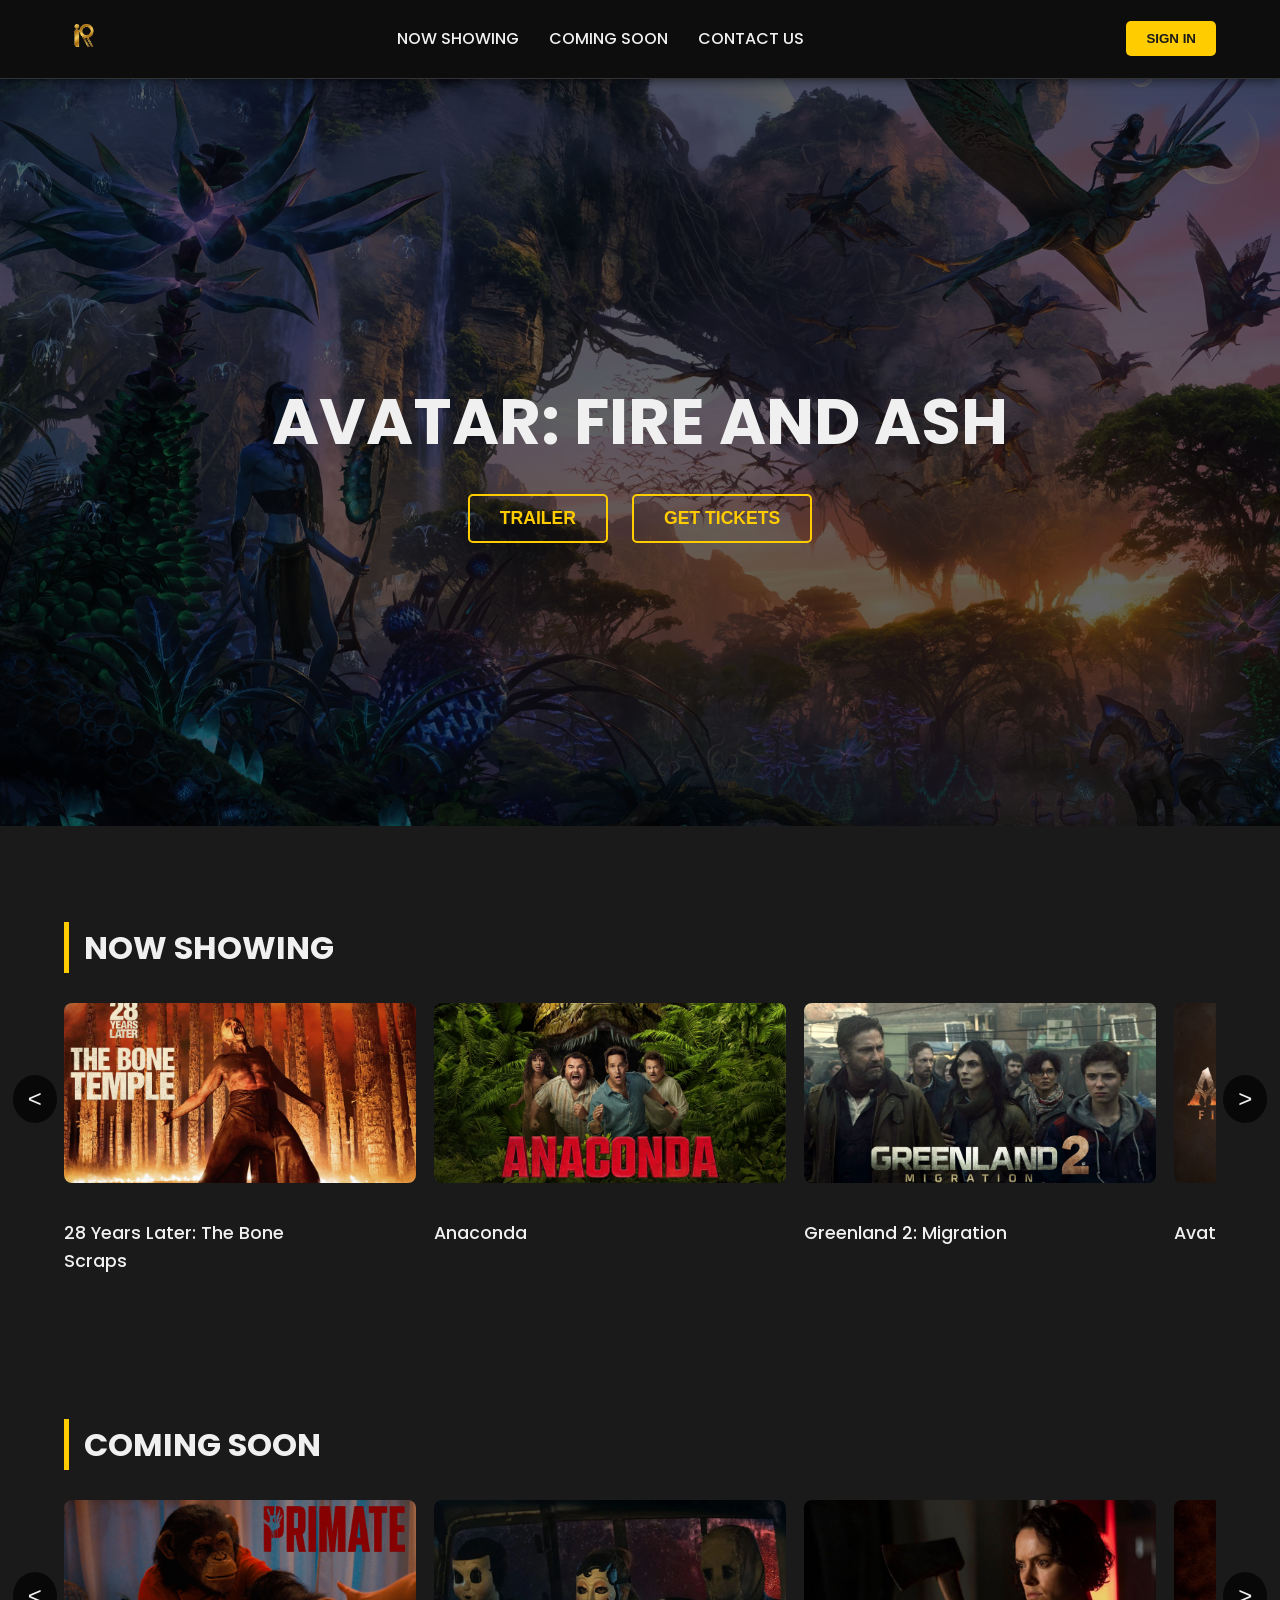
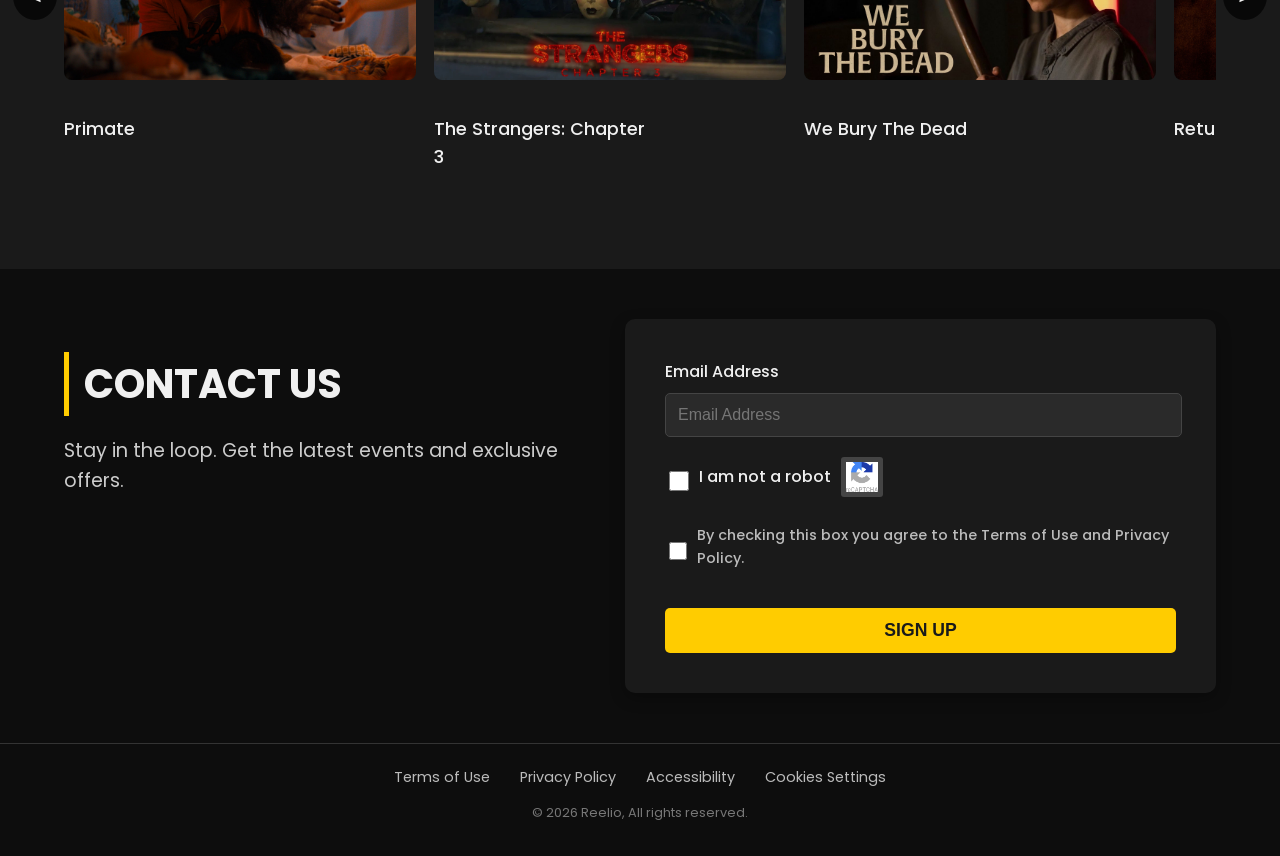
==== reelio-frontend/index.html @ 2899b491 "Add files via upload" ====
<!DOCTYPE html>
<html lang="en">
<head>
    <meta charset="UTF-8">
    <meta name="viewport" content="width=device-width, initial-scale=1.0">
    <title>Reelio</title>
    <link rel="stylesheet" href="style.css">
    <link href="https://fonts.googleapis.com/css2?family=Poppins:wght@400;500;600;700&display=swap" rel="stylesheet">
</head>
<body>
    <header class="main-header">
        <div class="logo">
           <a href="index.html" class="logo-link">
            <img src="logo.png" alt="R Logo">
        </a>
    </div>
    <nav class="main-nav">
        <ul>
            <li><a href="#now-showing-section" class="scroll-link">NOW SHOWING</a></li>
            <li><a href="#coming-soon-section" class="scroll-link">COMING SOON</a></li>
            <!-- New: My Bookings link - initially hidden -->
            <li id="myBookingsNavLink" style="display:none;"><a href="my-bookings.html">MY BOOKINGS</a></li>
            <!-- New: Admin link - initially hidden and for demo purposes only -->
            <li id="adminNavLink" style="display:none;"><a href="admin.html">ADMIN</a></li>
            <li><a href="#contact-us-section" class="scroll-link">CONTACT US</a></li>
        </ul>
    </nav>
    <div class="header-actions">
        <!-- Wrap sign-in button and user profile for easier toggling -->
        <div id="authActions">
            <button class="btn-sign-in" onclick="openLoginModal()">SIGN IN</button>
        </div>
        <!-- User profile container, will be populated by JS -->
        <div id="userProfileDisplay" style="display:none;">
            <span class="user-profile">Hi, <span id="loggedInUsername"></span>!</span>
            <button class="btn-logout" onclick="handleLogout()">LOG OUT</button>
        </div>
    </div>
</header>
       
    <main>
        <section class="hero-section">
            <div class="hero-slide active">
                <img src="avatar-fire-and-ash-hero.webp" alt="Avatar: Fire and Ash">
                <div class="hero-content">
                    <h1>AVATAR: FIRE AND ASH</h1>
                    <div class="hero-buttons">
                        <button class="btn-trailer">TRAILER</button>
                        <button class="btn-get-tickets">GET TICKETS</button>
                    </div>
                </div>
            </div>
            <!-- Add more slides here for slideshow functionality -->
        </section>

        <section class="now-showing" id="now-showing-section">
            <h2>NOW SHOWING</h2>
            <div class="movie-list">
            
            <a href="now-showing-details.html" class="movie-link now-showing-movie"
                    data-title="28 Years Later: The Bone Scraps"
                    data-overview="Dr. Kelson finds himself in a shocking new relationship - with consequences that could change the world as they know it - and Spike's encounter with Jimmy Crystal becomes a nightmare he can't escape." 
                    data-rating="R-16 Horror, Thriller, Science Fiction • 1h 49m" 
                    data-poster="28-years-later-poster.webp">
                        <div class="movie-card">
                            <img src="28-years-later.jpg" alt="28 Years Later: The Bone Scraps">
                            <p>28 Years Later: The Bone Scraps</p>
                        </div>
                    </a>

<a href="now-showing-details.html" class="movie-link now-showing-movie"
                    data-title="Anaconda"
                    data-overview="A group of friends facing mid-life crises head to the rainforest with the intention of remaking their favorite movie from their youth, only to find themselves in a fight for their lives against natural disasters, giant snakes and violent criminals."
                    data-rating="PG-13 Adventure, Comedy, Horror • 1h 40m" 
                    data-poster="anaconda-poster.webp">
                        <div class="movie-card">
                            <img src="ANACONDA.jpg" alt="anaconda">
                            <p>Anaconda</p>
                        </div>
                    </a>

            <a href="now-showing-details.html" class="movie-link now-showing-movie"
                    data-title="Greenland 2: Migration"
                    data-overview="Having found the safety of the Greenland bunker after the comet Clarke decimated the Earth, the Garrity family must now risk everything to embark on a perilous journey across the wasteland of Europe to find a new home."
                    data-rating="PG Action, Adventure, Thriller, Science Fiction • 1h 38m" 
                    data-poster="greenland-2.webp">
                        <div class="movie-card">
                            <img src="greenland-2.jpg" alt="greenland-2">
                        <p>Greenland 2: Migration</p>
                        </div>
                    </a> 

            <a href="now-showing-details.html" class="movie-link now-showing-movie"
                    data-title="Avatar: Fire and Ash"
                    data-overview="In the wake of the devastating war against the RDA and the loss of their eldest son, Jake Sully and Neytiri face a new threat on Pandora: the Ash People, a violent and power-hungry Na'vi tribe led by the ruthless Varang. Jake's family must fight for their survival and the future of Pandora in a conflict that pushes them to their emotional and physical limits."
                    data-rating="PG Science Fiction, Adventure, Fantasy • 3h 18m" 
                    data-poster="avatar-fire-and-ash-details.webp" >
                        <div class="movie-card">
                        <img src="avatar-fire-and-ash-poster.jpg" alt="avatar-fire-and-ash">
                        <p>Avatar: Fire and Ash</p>
                        </div>
                    </a> 


            </div>

            <button class="scroll-btn left">&lt;</button>
            <button class="scroll-btn right">&gt;</button>
        </section>

        <section class="coming-soon" id="coming-soon-section">
            <h2>COMING SOON</h2>
            <div class="movie-list">

                <a href="coming-soon-details.html" class="movie-link coming-soon-movie"
                   data-title="Primate"
                   data-overview="A thrilling new take on the classic tale of survival, where ancient instincts clash with modern dangers. Witness the primal struggle for dominance in an unforgiving world."
                   data-rating="PG-13 Adventure, Thriller • 1h 55m"
                   data-poster="primate-poster.webp"
                   data-release-date="January 21, 2026"
                   data-trailer="">
                    <div class="movie-card">
                        <img src="primate.jpg" alt="Primate">
                        <p>Primate</p>
                    </div>
                </a>

                <a href="coming-soon-details.html" class="movie-link coming-soon-movie"
                   data-title="The Strangers: Chapter 3"
                   data-overview="Tethered by a frightening conclusion, Maya and the Strangers are locked on an unavoidable, unforgiving collision course — a showdown that proves they’re far from strangers now."
                   data-rating="R Horror, Thriller • 1h 32m"
                   data-poster="d-strangers-poster.webp"
                   data-release-date="February 6, 2026"
                   data-trailer="">
                    <div class="movie-card">
                        <img src="strangers-chapter-3.jpg" alt="The Strangers: Chapter 3">
                        <p>The Strangers: Chapter 3</p>
                    </div>
                </a>

<a href="coming-soon-details.html" class="movie-link coming-soon-movie"
                   data-title="We Bury The Dead"
                   data-overview="After a catastrophic military disaster, the dead don't just rise—they hunt. The military insists they are harmless and slow-moving, offering hope to grieving families. But when Ava enters a quarantine zone searching for her missing husband, she uncovers the horrifying truth: the undead are growing more violent, more relentless, and more dangerous with every passing hour."
                   data-rating="R-13 Horror, Thriller, Science Fiction, Drama • 1h 35m"
                   data-poster="wbtd-poster.webp"
                   data-release-date="January 21, 2026"
                   data-trailer="">
                    <div class="movie-card">
                        <img src="we-bury-the-dead.jpg" alt="We Bury The Dead">
                        <p>We Bury The Dead</p>
                    </div>
                </a>

                <a href="coming-soon-details.html" class="movie-link coming-soon-movie"
                   data-title="Return to Silent Hill"
                   data-overview="When James receives a mysterious letter from his lost love Mary, he is drawn to Silent Hill—a once-familiar town now consumed by darkness. As he searches for her, James faces monstrous creatures and unravels a terrifying truth that will push him to the edge of his sanity."
                   data-rating="R-16 Horror, Drama, Mystery • 1h 46m"
                   data-poster="rtsh-poster.webp"
                   data-release-date="January 21, 2026"
                   data-trailer="">
                    <div class="movie-card">
                        <img src="return-to-silent-hill.jpg" alt="Return to Silent Hill">
                        <p>Return to Silent Hill</p>
                    </div>
                </a>

            </div>

            <button class="scroll-btn left">&lt;</button>
            <button class="scroll-btn right">&gt;</button>
        </section>


        <!-- Added id="contact-us-section" -->
        <section class="contact-us" id="contact-us-section">
            <div class="contact-text">
                <h2>CONTACT US</h2>
                <p>Stay in the loop. Get the latest events and exclusive offers.</p>
            </div>
            <div class="contact-form-container">
                <form class="contact-form">
                    <label for="email-address">Email Address</label>
                    <input type="email" id="email-address" placeholder="Email Address">
                    <div class="captcha">
                        <input type="checkbox" id="captcha">
                        <label for="captcha">I am not a robot</label>
                        <span><img src="captcha-icon.png" alt="Captcha icon"></span>
                    </div>
                    <div class="terms">
                        <input type="checkbox" id="terms">
                        <label for="terms">By checking this box you agree to the Terms of Use and Privacy Policy.</label>
                    </div>
                    <button type="submit" class="btn-signup-newsletter">SIGN UP</button>
                </form>
            </div>
        </section>
    </main>

<footer>
        <nav class="footer-nav">
            <ul>
                <li><a href="#">Terms of Use</a></li>
                <li><a href="#">Privacy Policy</a></li>
                <li><a href="#">Accessibility</a></li>
                <li><a href="#">Cookies Settings</a></li>
            </ul>
        </nav>
        <p>© 2026 Reelio, All rights reserved.</p>
    </footer>

    <!-- Login Modal -->
    <div id="loginModal" class="modal">
        <div class="modal-content">
            <span class="close-button" onclick="closeLoginModal()">&times;</span>
            <h2>Log In</h2>
            <form id="loginForm">
                <label for="login-email">Email Address</label>
                <input type="email" id="login-email" name="email" required>
                <label for="login-password">Password</label>
                <input type="password" id="login-password" name="password" required>
                <a href="#" class="forgot-password">Forgot Password?</a>
                <button type="submit" class="btn-log-in">LOG IN</button>
            </form>
            <p class="signup-link">Don't have an account? <a href="#" onclick="openSignUpModal(); closeLoginModal();">Sign Up</a></p>
        </div>
    </div>
<!-- Sign Up Modal -->
    <div id="signUpModal" class="modal">
        <div class="modal-content">
            <span class="close-button" onclick="closeSignUpModal()">&times;</span>
            <h2>Sign Up</h2>
            <form id="signUpForm">
                <label for="signup-email">Email Address</label>
                <input type="email" id="signup-email" name="email" required>
                <label for="signup-password">Password</label>
                <input type="password" id="signup-password" name="password" required>
                <label for="confirm-password">Confirm Password</label>
                <input type="password" id="confirm-password" name="confirmPassword" required>
                <div class="name-fields">
                    <div>
                        <label for="first-name">First Name</label>
                        <input type="text" id="first-name" name="firstName" required>
                    </div>
                    <div>
                        <label for="last-name">Last Name</label>
                        <input type="text" id="last-name" name="lastName" required>
                    </div>
                </div>
                <button type="submit" class="btn-sign-up">SIGN UP</button>
            </form>
        </div>
    </div>

    <script src="script.js"></script>
</body>
</html>
---- reelio-frontend/style.css ----
html {
    scroll-behavior: smooth;
}
/* General Body and Font Styles */
body {
    font-family: 'Poppins', sans-serif;
    margin: 0;
    padding: 0;
    background-color: #1a1a1a; /* Dark background */
    color: #f0f0f0; /* Light text color */
    line-height: 1.6;
}

a {
    color: #f0f0f0;
    text-decoration: none;
}

a:hover {
    color: #ffcc00; /* Accent color for hover */
}

ul {
    list-style: none;
    padding: 0;
    margin: 0;
}

/* New: Logout Button Style */
.header-actions .btn-logout {
    background-color: #555; /* Darker background for logout */
    color: #f0f0f0;
    border: none;
    padding: 10px 20px;
    border-radius: 5px;
    cursor: pointer;
    font-weight: 600;
    transition: background-color 0.3s ease;
    margin-left: 15px; /* Space between username and logout button */
}

.header-actions .btn-logout:hover {
    background-color: #777;
}

/* Optional: Adjust spacing for user profile when links are visible */
#userProfileDisplay {
    display: flex;
    align-items: center;
}

#myBookingsNavLink, #adminNavLink {
    margin-left: 30px; /* Space out the new nav links from existing ones */
}

/* Ensure the nav links are styled consistently when visible */
.main-nav ul li a {
    transition: color 0.3s ease, border-bottom 0.3s ease;
}

.main-nav ul li a:hover {
    color: #ffcc00;
}

/* Header Styles */
.main-header, .sub-header {
    background-color: #0d0d0d;
    padding: 15px 5%;
    display: flex;
    justify-content: space-between;
    align-items: center;
    border-bottom: 1px solid #333;
    position: fixed; /* Makes the header stick to its position */
    top: 0;          /* Positions it at the very top of the viewport */
    left: 0;         /* Positions it at the very left of the viewport */
    width: 100%;     /* Ensures it spans the full width of the viewport */
    z-index: 1000;   /* Keeps the header on top of other content */
    box-shadow: 0 2px 10px rgba(0, 0, 0, 0.5); /* Optional: add a subtle shadow */
    box-sizing: border-box;
}

.logo img {
    height: 40px; /* Adjust as needed */

}

.main-nav ul {
    display: flex;
}

.main-nav li {
    margin-right: 30px;
}

.main-nav a {
    font-weight: 500;
    padding-bottom: 5px;
    transition: color 0.3s ease;
}

.main-nav a.active {
    color: #ffcc00;
    border-bottom: 2px solid #ffcc00;
}

.header-actions .btn-sign-in {
    background-color: #ffcc00;
    color: #1a1a1a;
    border: none;
    padding: 10px 20px;
    border-radius: 5px;
    cursor: pointer;
    font-weight: 600;
    transition: background-color 0.3s ease;
}

.header-actions .btn-sign-in:hover {
    background-color: #e6b800;
}

.user-profile {
    font-weight: 600;
    color: #ffcc00;
}

.page-title {
    font-size: 14px;
    text-transform: uppercase;
    color: #bbb;
}

/* Hero Section (Slideshow) */
.hero-section {
    position: relative;
    width: 100%;
    height: 700px; /* Adjust height as needed */
    overflow: hidden;
    margin-bottom: 50px;
    padding-top: 90px;
}

.hero-slide {
    position: absolute;
    top: 0;
    left: 0;
    width: 100%;
    height: 100%;
    opacity: 0;
    transition: opacity 1s ease-in-out;
    display: flex;
    justify-content: center;
    align-items: center;
}

.hero-slide.active {
    opacity: 1;
}

.hero-slide img {
    width: 100%;
    height: 100%;
    object-fit: cover;
    filter: brightness(0.4); /* Darken image */
}

.hero-content {
    position: absolute;
    text-align: center;
    color: #f0f0f0;
    z-index: 1;
}

.hero-content h1 {
    font-size: 4em;
    margin-bottom: 20px;
    text-transform: uppercase;
}

.hero-buttons button {
    background-color: transparent;
    border: 2px solid #ffcc00;
    color: #ffcc00;
    padding: 12px 30px;
    border-radius: 5px;
    cursor: pointer;
    font-weight: 600;
    font-size: 1.1em;
    margin: 0 10px;
    transition: all 0.3s ease;
}

.hero-buttons button:hover {
    background-color: #ffcc00;
    color: #1a1a1a;
}

/* Movie List Sections (Now Showing, Coming Soon) */
.now-showing, .coming-soon {
    padding: 20px 5%;
    margin-bottom: 50px;
    position: relative;
    scroll-margin-top: 90px;
}

h2 {
    font-size: 2em;
    margin-bottom: 30px;
    border-left: 5px solid #ffcc00;
    padding-left: 15px;
    text-transform: uppercase;
}

.movie-list {
    display: flex;
    gap: 150px;
    overflow-x: auto; /* Enable horizontal scrolling */
    padding-bottom: 10px; /* Space for scrollbar */
    -ms-overflow-style: none;  /* IE and Edge */
    scrollbar-width: none;  /* Firefox */
}

.movie-list::-webkit-scrollbar {
    display: none; /* Hide scrollbar for Chrome, Safari, Opera */
}

.movie-card {
    flex-shrink: 0; /* Prevent cards from shrinking */
    width: 220px; /* Fixed width for movie cards */
    text-align: left;
}

.movie-card img {
    width: 160%;
    /* New height for landscape aspect ratio */
    /* Example: if width is 220px, height will be around 132px for a 16:9 ish ratio */
    height: 180px; /* Adjust this value to control the landscape height */
    object-fit: cover; /* Ensures the image covers the area, cropping if necessary */
    border-radius: 8px;
    margin-bottom: 10px;
    transition: transform 0.3s ease;
    
}

.movie-card img:hover {
    transform: translateY(-5px);
}

.movie-card p {
    font-size: 1.1em;
    font-weight: 500;
}

.scroll-btn {
    position: absolute;
    top: 50%; /* Center vertically */
    transform: translateY(-50%); /* Adjust for the button's own height */
    background-color: rgba(0, 0, 0, 0.7);
    color: #f0f0f0;
    border: none;
    padding: 10px 15px;
    border-radius: 50%;
    cursor: pointer;
    font-size: 1.5em;
    z-index: 10; /* Ensure buttons are above movie cards */
    transition: background-color 0.3s ease;
}

.scroll-btn:hover {
    background-color: rgba(0, 0, 0, 0.9);
}

/* Specific positioning for the right button */
.scroll-btn.right {
    right: 1%; /* Adjust as needed */
}

/* Specific positioning for the left button */
.scroll-btn.left {
    left: 1%; /* Adjust as needed */
}

/* Ensure the parent sections are positioned relative for absolute children */
.now-showing, .coming-soon {
    padding: 20px 5%;
    margin-bottom: 50px;
    position: relative; /* THIS IS CRUCIAL */
}
/* Contact Us Section */
.contact-us {
    display: flex;
    justify-content: space-between;
    align-items: flex-start;
    background-color: #0d0d0d;
    padding: 50px 5%;
    margin-top: 50px;
    scroll-margin-top: 90px;
}

.contact-text {
    flex: 1;
    margin-right: 50px;
}

.contact-text h2 {
    font-size: 2.5em;
    margin-bottom: 15px;
    border-left: 5px solid #ffcc00;
    padding-left: 15px;
}

.contact-text p {
    font-size: 1.2em;
    color: #ccc;
}

.contact-form-container {
    flex: 1;
    background-color: #1a1a1a;
    padding: 40px;
    border-radius: 10px;
    box-shadow: 0 5px 15px rgba(0, 0, 0, 0.3);
}

.contact-form label {
    display: block;
    margin-bottom: 8px;
    font-weight: 500;
}

.contact-form input[type="email"] {
    width: calc(100% - 20px);
    padding: 12px;
    margin-bottom: 20px;
    border: 1px solid #444;
    border-radius: 5px;
    background-color: #2a2a2a;
    color: #f0f0f0;
    font-size: 1em;
}

.captcha {
    display: flex;
    align-items: center;
    margin-bottom: 20px;
}

.captcha input[type="checkbox"] {
    margin-right: 10px;
    width: 20px;
    height: 20px;
    background-color: #2a2a2a;
    border: 1px solid #444;
}

.captcha span img {
    height: 30px; /* Adjust captcha icon size */
    margin-left: 10px;
    background-color: #444; /* Placeholder for captcha box */
    padding: 5px;
    border-radius: 3px;
}

.terms {
    display: flex;
    align-items: center;
    margin-bottom: 30px;
    font-size: 0.9em;
    color: #bbb;
}

.terms input[type="checkbox"] {
    margin-right: 10px;
    width: 20px;
    height: 20px;
    background-color: #2a2a2a;
    border: 1px solid #444;
}

.btn-signup-newsletter {
    background-color: #ffcc00;
    color: #1a1a1a;
    border: none;
    padding: 12px 25px;
    border-radius: 5px;
    cursor: pointer;
    font-weight: 600;
    font-size: 1.1em;
    width: 100%;
    transition: background-color 0.3s ease;
}

.btn-signup-newsletter:hover {
    background-color: #e6b800;
}

/* Footer Styles */
footer {
    background-color: #0d0d0d;
    padding: 20px 5%;
    text-align: center;
    border-top: 1px solid #333;
}

.footer-nav ul {
    display: flex;
    justify-content: center;
    margin-bottom: 10px;
}

.footer-nav li {
    margin: 0 15px;
}

.footer-nav a {
    color: #bbb;
    font-size: 0.9em;
}

footer p {
    color: #777;
    font-size: 0.8em;
}

/* Modal Styles */
.modal {
    display: none; /* Hidden by default */
    position: fixed; /* Stay in place */
    z-index: 100; /* Sit on top */
    left: 0;
    top: 0;
    width: 100%; /* Full width */
    height: 100%; /* Full height */
    overflow: auto; /* Enable scroll if needed */
    background-color: rgba(0,0,0,0.8); /* Black w/ opacity */
    padding-top: 60px;
}

.modal-content {
    background-color: #1a1a1a;
    margin: 5% auto; /* 15% from the top and centered */
    padding: 40px;
    border: 1px solid #333;
    width: 400px; /* Could be more or less, depending on screen size */
    border-radius: 10px;
    position: relative;
    box-shadow: 0 5px 20px rgba(0,0,0,0.5);
}

.modal-content h2 {
    text-align: center;
    margin-bottom: 30px;
    color: #f0f0f0;
    font-size: 2em;
    border-left: none; /* Override section h2 style */
    padding-left: 0; /* Override section h2 style */
}

.modal-content label {
    display: block;
    margin-bottom: 8px;
    font-weight: 500;
    color: #bbb;
}

.modal-content input[type="email"],
.modal-content input[type="password"],
.modal-content input[type="text"] {
    width: calc(100% - 20px);
    padding: 12px;
    margin-bottom: 20px;
    border: 1px solid #444;
    border-radius: 5px;
    background-color: #2a2a2a;
    color: #f0f0f0;
    font-size: 1em;
}

.name-fields {
    display: flex;
    gap: 20px;
}

.name-fields > div {
    flex: 1;
}

.forgot-password {
    display: block;
    text-align: right;
    font-size: 0.9em;
    color: #ffcc00;
    margin-top: -10px;
    margin-bottom: 20px;
}

.btn-log-in, .btn-sign-up {
    background-color: #ffcc00;
    color: #1a1a1a;
    border: none;
    padding: 12px 25px;
    border-radius: 5px;
    cursor: pointer;
    font-weight: 600;
    font-size: 1.1em;
    width: 100%;
    margin-top: 20px;
    transition: background-color 0.3s ease;
}

.btn-log-in:hover, .btn-sign-up:hover {
    background-color: #e6b800;
}

.signup-link {
    text-align: center;
    margin-top: 20px;
    font-size: 0.9em;
    color: #bbb;
}

.signup-link a {
    color: #ffcc00;
    font-weight: 500;
}

.close-button {
    color: #aaa;
    position: absolute;
    top: 15px;
    right: 25px;
    font-size: 35px;
    font-weight: bold;
    cursor: pointer;
}

.close-button:hover,
.close-button:focus {
    color: #f0f0f0;
    text-decoration: none;
    cursor: pointer;
}


/* Movie Details Page Specific Styles */
.movie-details-page {
    padding: 40px 5%;
    margin-top: 90px;
}

.movie-info-section {
    display: flex;
    gap: 40px;
}

.movie-poster img {
    width: 310px; /* Adjust as needed */
    height: auto;
    border-radius: 8px;
    box-shadow: 0 5px 15px rgba(0, 0, 0, 0.3);
}

.movie-details {
    flex: 1;
}

.movie-details h2 {
    font-size: 2.8em;
    margin-bottom: 10px;
    border-left: none; /* Override main page h2 style */
    padding-left: 0; /* Override main page h2 style */
}

.rating-duration {
    font-size: 1.1em;
    color: #bbb;
    margin-bottom: 20px;
}

.movie-details h3 {
    font-size: 1.5em;
    color: #f0f0f0;
    margin-top: 30px;
    margin-bottom: 10px;
}

.overview-text {
    font-size: 1em;
    color: #ccc;
    line-height: 1.8;
}

.showtime-selection {
    display: flex;
    gap: 20px;
    margin-top: 40px;
    margin-bottom: 30px;
    flex-wrap: wrap; /* Allow wrapping on smaller screens */
}

.dropdown {
    position: relative;
    margin-bottom: 15px; /* For mobile spacing */
}

.dropdown label {
    display: block;
    margin-bottom: 8px;
    font-weight: 500;
    color: #bbb;
}

.dropdown select {
    width: 150px; /* Fixed width for dropdowns */
    padding: 10px 15px;
    border: 1px solid #444;
    border-radius: 5px;
    background-color: #2a2a2a;
    color: #f0f0f0;
    font-size: 1em;
    appearance: none; /* Remove default arrow */
    -webkit-appearance: none;
    -moz-appearance: none;
    cursor: pointer;
    background-image: url('data:image/svg+xml;utf8,<svg fill="%23f0f0f0" height="24" viewBox="0 0 24 24" width="24" xmlns="http://www.w3.org/2000/svg"><path d="M7 10l5 5 5-5z"/><path d="M0 0h24v24H0z" fill="none"/></svg>');
    background-repeat: no-repeat;
    background-position: right 8px top 50%;
    background-size: 20px auto;
}

.btn-buy-now {
    background-color: #ffcc00;
    color: #1a1a1a;
    border: none;
    padding: 15px 40px;
    border-radius: 5px;
    cursor: pointer;
    font-weight: 600;
    font-size: 1.2em;
    transition: background-color 0.3s ease;
}

.btn-buy-now:hover {
    background-color: #e6b800;
}

.sub-footer {
    background-color: #0d0d0d;
    padding: 20px 5%;
    text-align: center;
    border-top: 1px solid #333;
}

/* Specific styles for the Buy Tickets Page */
.buy-tickets-page {
    padding: 40px 5%;
    margin-top: 90px; /* To account for the fixed header */
    display: flex;
    flex-direction: column;
    gap: 40px;
}

.movie-booking-summary {
    background-color: #0d0d0d;
    padding: 30px;
    border-radius: 10px;
    box-shadow: 0 5px 15px rgba(0, 0, 0, 0.3);
    display: flex;
    align-items: center;
    gap: 30px;
}

.movie-booking-summary img {
    width: 120px; /* Smaller poster on this page */
    height: auto;
    border-radius: 5px;
    box-shadow: 0 3px 10px rgba(0, 0, 0, 0.2);
}

.movie-booking-summary h2 {
    font-size: 2em;
    margin-bottom: 10px;
    border-left: none; /* Override general h2 style */
    padding-left: 0; /* Override general h2 style */
    color: #f0f0f0;
}

.summary-details {
    flex-grow: 1;
}

.summary-details p {
    margin: 5px 0;
    font-size: 1.1em;
    color: #ccc;
}

.summary-details strong {
    color: #f0f0f0;
}

/* Seat Selection Section */
.seat-selection-section {
    background-color: #0d0d0d;
    padding: 30px;
    border-radius: 10px;
    box-shadow: 0 5px 15px rgba(0, 0, 0, 0.3);
    text-align: center;
}

.seat-selection-section h2 {
    font-size: 2em;
    margin-bottom: 30px;
    border-left: 5px solid #ffcc00; /* Re-apply border for section h2 */
    padding-left: 15px;
    display: inline-block; /* To make border left work on h2 */
}

.screen-indicator {
    background-color: #333;
    color: #f0f0f0;
    padding: 10px 0;
    margin: 30px auto;
    width: 80%;
    max-width: 600px;
    border-radius: 5px;
    font-size: 1.2em;
    text-transform: uppercase;
    letter-spacing: 2px;
}

.seating-chart {
    display: grid;
    grid-template-columns: repeat(10, 35px); /* 10 seats per row, 35px wide */
    gap: 10px; /* Space between seats */
    justify-content: center;
    margin-bottom: 30px;
}

.seat-row {
    display: contents; /* Allows grid to control individual seats */
}

.seat {
    width: 35px;
    height: 35px;
    background-color: #444; /* Available seat color */
    border-radius: 5px; /* Square seats, can be circle or other shapes */
    cursor: pointer;
    display: flex;
    justify-content: center;
    align-items: center;
    font-size: 0.8em;
    font-weight: 500;
    color: #f0f0f0;
    transition: background-color 0.2s ease, transform 0.2s ease;
}

.seat:hover:not(.occupied) {
    transform: scale(1.05);
    background-color: #666;
}

.seat.selected {
    background-color: #ffcc00; /* Selected seat color */
    color: #1a1a1a;
}

.seat.occupied {
    background-color: #666; /* Occupied seat color */
    cursor: not-allowed;
    opacity: 0.6;
}

.seat-legend {
    display: flex;
    justify-content: center;
    gap: 20px;
    margin-bottom: 40px;
}

.legend-item {
    display: flex;
    align-items: center;
    gap: 8px;
    font-size: 0.9em;
    color: #bbb;
}

.legend-item .seat {
    width: 20px;
    height: 20px;
    cursor: default;
    transform: none; /* Override hover effect for legend items */
}

.booking-actions {
    margin-top: 30px;
    padding-top: 20px;
    border-top: 1px solid #333;
}

.booking-actions p {
    font-size: 1.2em;
    margin-bottom: 15px;
}

.booking-actions span {
    color: #ffcc00;
    font-weight: 600;
}

.btn-proceed-payment {
    background-color: #ffcc00;
    color: #1a1a1a;
    border: none;
    padding: 15px 40px;
    border-radius: 5px;
    cursor: pointer;
    font-weight: 600;
    font-size: 1.2em;
    transition: background-color 0.3s ease, opacity 0.3s ease;
    width: auto; /* Allow button to size based on content */
}

.btn-proceed-payment:hover:not(:disabled) {
    background-color: #e6b800;
}

.btn-proceed-payment:disabled {
    opacity: 0.5;
    cursor: not-allowed;
}

/* Payment Page Specific Styles */
.payment-page {
    padding: 40px 5%;
    margin-top: 90px; /* To account for the fixed header */
    display: flex;
    gap: 40px;
    align-items: flex-start; /* Align sections to the top */
}

.booking-details-summary {
    flex: 1; /* Takes up one part of the space */
    background-color: #0d0d0d;
    padding: 30px;
    border-radius: 10px;
    box-shadow: 0 5px 15px rgba(0, 0, 0, 0.3);
}

.booking-details-summary h2 {
    font-size: 2em;
    margin-bottom: 25px;
    border-left: 5px solid #ffcc00;
    padding-left: 15px;
    display: inline-block;
}

.booking-details-summary .summary-content {
    display: flex;
    gap: 20px;
    align-items: flex-start;
}

.payment-poster {
    width: 150px;
    height: auto;
    border-radius: 8px;
    box-shadow: 0 3px 10px rgba(0, 0, 0, 0.2);
}

.summary-text {
    flex-grow: 1;
}

.summary-text h3 {
    font-size: 1.8em;
    margin-top: 0;
    margin-bottom: 15px;
    color: #f0f0f0;
}

.summary-text p {
    margin: 8px 0;
    font-size: 1.1em;
    color: #ccc;
}

.summary-text strong {
    color: #f0f0f0;
}

.summary-text .total-amount {
    margin-top: 25px;
    font-size: 1.5em;
    font-weight: 600;
    color: #ffcc00;
}

/* Payment Details Form Styles */
.payment-details-section {
    flex: 2; /* Takes up two parts of the space, making it wider */
    background-color: #0d0d0d;
    padding: 30px;
    border-radius: 10px;
    box-shadow: 0 5px 15px rgba(0, 0, 0, 0.3);
}

.payment-details-section h2 {
    font-size: 2em;
    margin-bottom: 25px;
    border-left: 5px solid #ffcc00;
    padding-left: 15px;
    display: inline-block;
}

.payment-form .form-group {
    margin-bottom: 20px;
}

.payment-form label {
    display: block;
    margin-bottom: 8px;
    font-weight: 500;
    color: #bbb;
}

.payment-form input[type="text"] {
    width: calc(100% - 24px); /* Account for padding and border */
    padding: 12px;
    border: 1px solid #444;
    border-radius: 5px;
    background-color: #2a2a2a;
    color: #f0f0f0;
    font-size: 1em;
}

.payment-form .form-row {
    display: flex;
    gap: 20px;
}

.payment-form .form-row .form-group {
    flex: 1; /* Each group in the row takes equal space */
}

.payment-actions {
    display: flex;
    justify-content: flex-end; /* Align buttons to the right */
    gap: 15px;
    margin-top: 30px;
    padding-top: 20px;
    border-top: 1px solid #333;
}

.btn-confirm-payment,
.btn-cancel-payment,
.btn-go-home {
    background-color: #ffcc00;
    color: #1a1a1a;
    border: none;
    padding: 12px 25px;
    border-radius: 5px;
    cursor: pointer;
    font-weight: 600;
    font-size: 1.1em;
    transition: background-color 0.3s ease;
}

.btn-confirm-payment:hover,
.btn-go-home:hover {
    background-color: #e6b800;
}

.btn-cancel-payment {
    background-color: #555;
    color: #f0f0f0;
}

.btn-cancel-payment:hover {
    background-color: #777;
}

/* Modal styles for Payment Success */
#paymentSuccessModal .modal-content h2 {
    color: #ffcc00; /* Green for success */
    border-left: none;
    padding-left: 0;
    text-align: center;
    font-size: 2.2em;
    margin-bottom: 20px;
}

#paymentSuccessModal .modal-content p {
    text-align: center;
    font-size: 1.1em;
    margin-bottom: 15px;
    color: #ccc;
}

#paymentSuccessModal .modal-content .btn-go-home {
    display: block;
    width: fit-content;
    margin: 30px auto 0;
}

/* Payment Details Form Styles */
.payment-details-section {
    flex: 2; /* Takes up two parts of the space, making it wider */
    background-color: #0d0d0d;
    padding: 30px;
    border-radius: 10px;
    box-shadow: 0 5px 15px rgba(0, 0, 0, 0.3);
}

.payment-details-section h2 {
    font-size: 2em;
    margin-bottom: 25px;
    border-left: 5px solid #ffcc00;
    padding-left: 15px;
    display: inline-block;
}

.payment-form .form-group {
    margin-bottom: 20px;
}

.payment-form label {
    display: block;
    margin-bottom: 8px;
    font-weight: 500;
    color: #bbb;
}

/* Consolidated and fixed input styling for consistency */
.payment-form input[type="text"],
.payment-form input[type="tel"] {
    width: calc(100% - 24px); /* Account for padding and border */
    padding: 12px;
    border: 1px solid #444;
    border-radius: 5px;
    background-color: #2a2a2a;
    color: #f0f0f0;
    font-size: 1em;
    /* Added for cross-browser consistency */
    -webkit-appearance: none;
    -moz-appearance: none;
    appearance: none;
}

.payment-form .form-row {
    display: flex;
    gap: 20px;
}

.payment-form .form-row .form-group {
    flex: 1; /* Each group in the row takes equal space */
}

.payment-actions {
    display: flex;
    justify-content: flex-end; /* Align buttons to the right */
    gap: 15px;
    margin-top: 30px;
    padding-top: 20px;
    border-top: 1px solid #333;
}

/* Payment Success Page Styles */
.payment-success-page {
    display: flex;
    justify-content: center;
    align-items: center;
    min-height: calc(100vh - 180px); /* Adjust based on header/footer height */
    margin-top: 90px; /* Space for fixed header */
    padding: 40px 5%;
}

.success-card {
    background-color: #0d0d0d;
    padding: 50px;
    border-radius: 10px;
    box-shadow: 0 5px 20px rgba(0, 0, 0, 0.5);
    text-align: center;
    max-width: 600px;
    width: 100%;
    color: #f0f0f0;
}

.success-icon {
    font-size: 80px;
    color: #4CAF50; /* Green checkmark */
    margin-bottom: 25px;
}

.success-card h2 {
    font-size: 2.8em;
    color: #4CAF50; /* Green for success message */
    margin-bottom: 20px;
    border-left: none; /* Override general h2 style */
    padding-left: 0;
}

.success-card p {
    font-size: 1.1em;
    color: #ccc;
    margin-bottom: 10px;
    line-height: 1.5;
}

.booked-details {
    background-color: #1a1a1a;
    border-radius: 8px;
    padding: 25px;
    margin-top: 35px;
    margin-bottom: 35px;
    text-align: left;
}

.booked-details h3 {
    font-size: 1.6em;
    color: #ffcc00;
    margin-top: 0;
    margin-bottom: 20px;
    border-left: none; /* Override general h3 style */
    padding-left: 0;
}

.summary-item {
    margin-bottom: 10px;
    font-size: 1.1em;
    color: #ccc;
    display: flex; /* For aligning strong and span */
    justify-content: space-between;
}

.summary-item strong {
    color: #f0f0f0;
    margin-right: 15px; /* Space between strong and span if no justify-content */
    flex-shrink: 0; /* Prevent strong from shrinking */
}

.summary-item span {
    text-align: right;
    flex-grow: 1; /* Allow span to take up remaining space */
}

.summary-item.total-amount {
    margin-top: 20px;
    padding-top: 15px;
    border-top: 1px dashed #333;
    font-size: 1.3em;
    font-weight: 600;
    color: #ffcc00;
}


.success-card .btn-go-home,
.success-card .btn-view-bookings {
    display: inline-block; /* Allow them to sit next to each other */
    width: auto;
    margin: 10px;
    padding: 12px 30px;
    font-size: 1.1em;
    border-radius: 5px;
    cursor: pointer;
    font-weight: 600;
    transition: background-color 0.3s ease;
}

.success-card .btn-go-home {
    background-color: #ffcc00;
    color: #1a1a1a;
    border: none;
}

.success-card .btn-go-home:hover {
    background-color: #e6b800;
}

.success-card .btn-view-bookings {
    background-color: #444;
    color: #f0f0f0;
    border: 1px solid #666;
}

.success-card .btn-view-bookings:hover {
    background-color: #666;
    border-color: #888;
}

/* Optional: Make the footer fixed at the bottom for this page if content is short */
/* If you want a fixed footer when content is short, you might need to adjust body/main min-height */
/* Or use flexbox on the body: */
/*
body {
    display: flex;
    flex-direction: column;
    min-height: 100vh;
}
main {
    flex-grow: 1;
}
*/

/* Styles for Payment Options Buttons */
.payment-options {
    display: flex;
    margin-bottom: 25px;
    gap: 10px;
}

.payment-option-btn {
    background-color: #333;
    color: #f0f0f0;
    border: 1px solid #444;
    padding: 10px 20px;
    border-radius: 5px;
    cursor: pointer;
    font-weight: 500;
    transition: background-color 0.3s ease, border-color 0.3s ease;
}

.payment-option-btn:hover {
    background-color: #444;
    border-color: #666;
}

.payment-option-btn.active {
    background-color: #ffcc00;
    color: #1a1a1a;
    border-color: #ffcc00;
}

.payment-option-btn.active:hover {
    background-color: #e6b800;
    border-color: #e6b800;
}

.payment-form {
    transition: opacity 0.3s ease; /* For smooth transition when showing/hiding forms */
}

/* My Bookings Page Specific Styles */
.my-bookings-page {
    padding: 40px 5%;
    margin-top: 90px; /* To account for the fixed header */
    min-height: calc(100vh - 180px); /* Fill remaining space if content is short */
}

.my-bookings-page h2 {
    font-size: 2.5em;
    margin-bottom: 35px;
    border-left: 5px solid #ffcc00;
    padding-left: 15px;
}

.bookings-list {
    display: grid;
    grid-template-columns: repeat(auto-fit, minmax(300px, 1fr)); /* Responsive grid */
    gap: 30px;
}

.booking-card {
    background-color: #0d0d0d;
    padding: 25px;
    border-radius: 10px;
    box-shadow: 0 5px 15px rgba(0, 0, 0, 0.3);
    display: flex;
    gap: 20px;
    align-items: flex-start;
}

.booking-card img {
    width: 100px;
    height: auto;
    border-radius: 5px;
    box-shadow: 0 2px 8px rgba(0, 0, 0, 0.2);
}

.booking-info {
    flex-grow: 1;
}

.booking-info h3 {
    font-size: 1.6em;
    margin-top: 0;
    margin-bottom: 10px;
    color: #f0f0f0;
    border-left: none; /* Override general h3 style */
    padding-left: 0;
}

.booking-info p {
    margin: 5px 0;
    font-size: 0.95em;
    color: #ccc;
}

.booking-info strong {
    color: #f0f0f0;
}

.booking-info .total-price {
    margin-top: 15px;
    font-size: 1.2em;
    font-weight: 600;
    color: #ffcc00;
}

/* Style for the "Browse Movies" button in "no bookings" message */
.my-bookings-page .btn-go-home {
    background-color: #ffcc00;
    color: #1a1a1a;
    border: none;
    padding: 12px 25px;
    border-radius: 5px;
    cursor: pointer;
    font-weight: 600;
    font-size: 1em;
    transition: background-color 0.3s ease;
    display: inline-block; /* To allow text alignment and margin */
    margin-top: 20px;
}

.my-bookings-page .btn-go-home:hover {
    background-color: #e6b800;
}

/* Admin Page Specific Styles */
.admin-page {
    padding: 40px 5%;
    margin-top: 90px; /* Space for fixed header */
}

.admin-page h1 {
    font-size: 3em;
    color: #ffcc00;
    margin-bottom: 40px;
    text-align: center;
}

.admin-section {
    background-color: #0d0d0d;
    padding: 30px;
    border-radius: 10px;
    box-shadow: 0 5px 15px rgba(0, 0, 0, 0.3);
    margin-bottom: 40px;
}

.admin-section h2 {
    font-size: 2.2em;
    margin-bottom: 25px;
    border-left: 5px solid #ffcc00;
    padding-left: 15px;
    display: inline-block;
}

.admin-section h3 {
    font-size: 1.8em;
    color: #f0f0f0;
    margin-top: 30px;
    margin-bottom: 20px;
}

.admin-tabs {
    display: flex;
    margin-bottom: 30px;
    border-bottom: 2px solid #333;
}

.admin-tab-btn {
    background-color: transparent;
    border: none;
    color: #bbb;
    padding: 12px 25px;
    font-size: 1.1em;
    cursor: pointer;
    transition: color 0.3s ease, border-bottom 0.3s ease;
    border-bottom: 2px solid transparent;
}

.admin-tab-btn:hover {
    color: #f0f0f0;
}

.admin-tab-btn.active {
    color: #ffcc00;
    border-bottom: 2px solid #ffcc00;
    font-weight: 600;
}

.tab-content {
    display: none;
}

.tab-content.active {
    display: block;
}

.admin-form .form-group {
    margin-bottom: 20px;
}

.admin-form label {
    display: block;
    margin-bottom: 8px;
    font-weight: 500;
    color: #bbb;
}

.admin-form input[type="text"],
.admin-form input[type="date"],
.admin-form textarea,
.admin-form select {
    width: calc(100% - 24px); /* Account for padding and border */
    padding: 12px;
    border: 1px solid #444;
    border-radius: 5px;
    background-color: #2a2a2a;
    color: #f0f0f0;
    font-size: 1em;
    /* Added for cross-browser consistency */
    -webkit-appearance: none;
    -moz-appearance: none;
    appearance: none;
}

.admin-form textarea {
    resize: vertical; /* Allow vertical resizing for text areas */
}

.admin-form button {
    padding: 12px 25px;
    border-radius: 5px;
    cursor: pointer;
    font-weight: 600;
    font-size: 1.1em;
    transition: background-color 0.3s ease, color 0.3s ease;
}

.admin-form .btn-primary {
    background-color: #ffcc00;
    color: #1a1a1a;
    border: none;
    margin-right: 15px;
}

.admin-form .btn-primary:hover {
    background-color: #e6b800;
}

.admin-form .btn-secondary {
    background-color: #444;
    color: #f0f0f0;
    border: 1px solid #666;
}

.admin-form .btn-secondary:hover {
    background-color: #666;
    border-color: #888;
}

.admin-form .btn-delete {
    background-color: #d9534f; /* Red for delete */
    color: #f0f0f0;
    border: none;
    margin-left: 15px;
}

.admin-form .btn-delete:hover {
    background-color: #c9302c;
}

/* Movie Management Controls (for editing/searching) */
.movie-management-controls {
    display: flex;
    gap: 20px;
    margin-bottom: 30px;
    flex-wrap: wrap;
}

.movie-management-controls input[type="text"],
.movie-management-controls select {
    flex: 1; /* Allows them to take up equal space */
    min-width: 200px; /* Minimum width before wrapping */
}

/* Admin Movie Grid for Edit Tab */
.admin-movie-grid {
    display: grid;
    grid-template-columns: repeat(auto-fill, minmax(200px, 1fr));
    gap: 25px;
}

.admin-movie-card {
    background-color: #1a1a1a;
    border-radius: 8px;
    overflow: hidden;
    box-shadow: 0 3px 10px rgba(0, 0, 0, 0.3);
    text-align: center;
    cursor: pointer;
    transition: transform 0.2s ease, box-shadow 0.2s ease;
}

.admin-movie-card:hover {
    transform: translateY(-5px);
    box-shadow: 0 8px 20px rgba(0, 0, 0, 0.5);
}

.admin-movie-card img {
    width: 100%;
    height: 250px; /* Fixed height for posters */
    object-fit: cover;
    border-bottom: 1px solid #333;
}

.admin-movie-card h4 {
    font-size: 1.2em;
    margin: 15px 10px 5px;
    color: #f0f0f0;
}

.admin-movie-card p {
    font-size: 0.9em;
    color: #bbb;
    margin-bottom: 15px;
}

/* Showtime Editor within Edit Modal */
.showtimes-container {
    background-color: #1a1a1a;
    border: 1px solid #333;
    border-radius: 5px;
    padding: 15px;
    margin-top: 20px;
    margin-bottom: 20px;
    max-height: 250px; /* Limit height for scroll */
    overflow-y: auto;
}

.showtime-entry {
    display: flex;
    gap: 15px;
    margin-bottom: 15px;
    align-items: center;
    border-bottom: 1px dashed #333;
    padding-bottom: 15px;
}

.showtime-entry:last-child {
    border-bottom: none;
    padding-bottom: 0;
}

.showtime-entry input,
.showtime-entry select {
    flex: 1;
    min-width: 100px; /* Adjust as needed */
}

.showtime-entry .remove-showtime-btn {
    background-color: #dc3545;
    color: white;
    border: none;
    padding: 8px 12px;
    border-radius: 4px;
    cursor: pointer;
    font-size: 0.9em;
    transition: background-color 0.2s ease;
}

.showtime-entry .remove-showtime-btn:hover {
    background-color: #c82333;
}

.form-actions {
    display: flex;
    justify-content: flex-end;
    margin-top: 30px;
    border-top: 1px solid #333;
    padding-top: 20px;
}
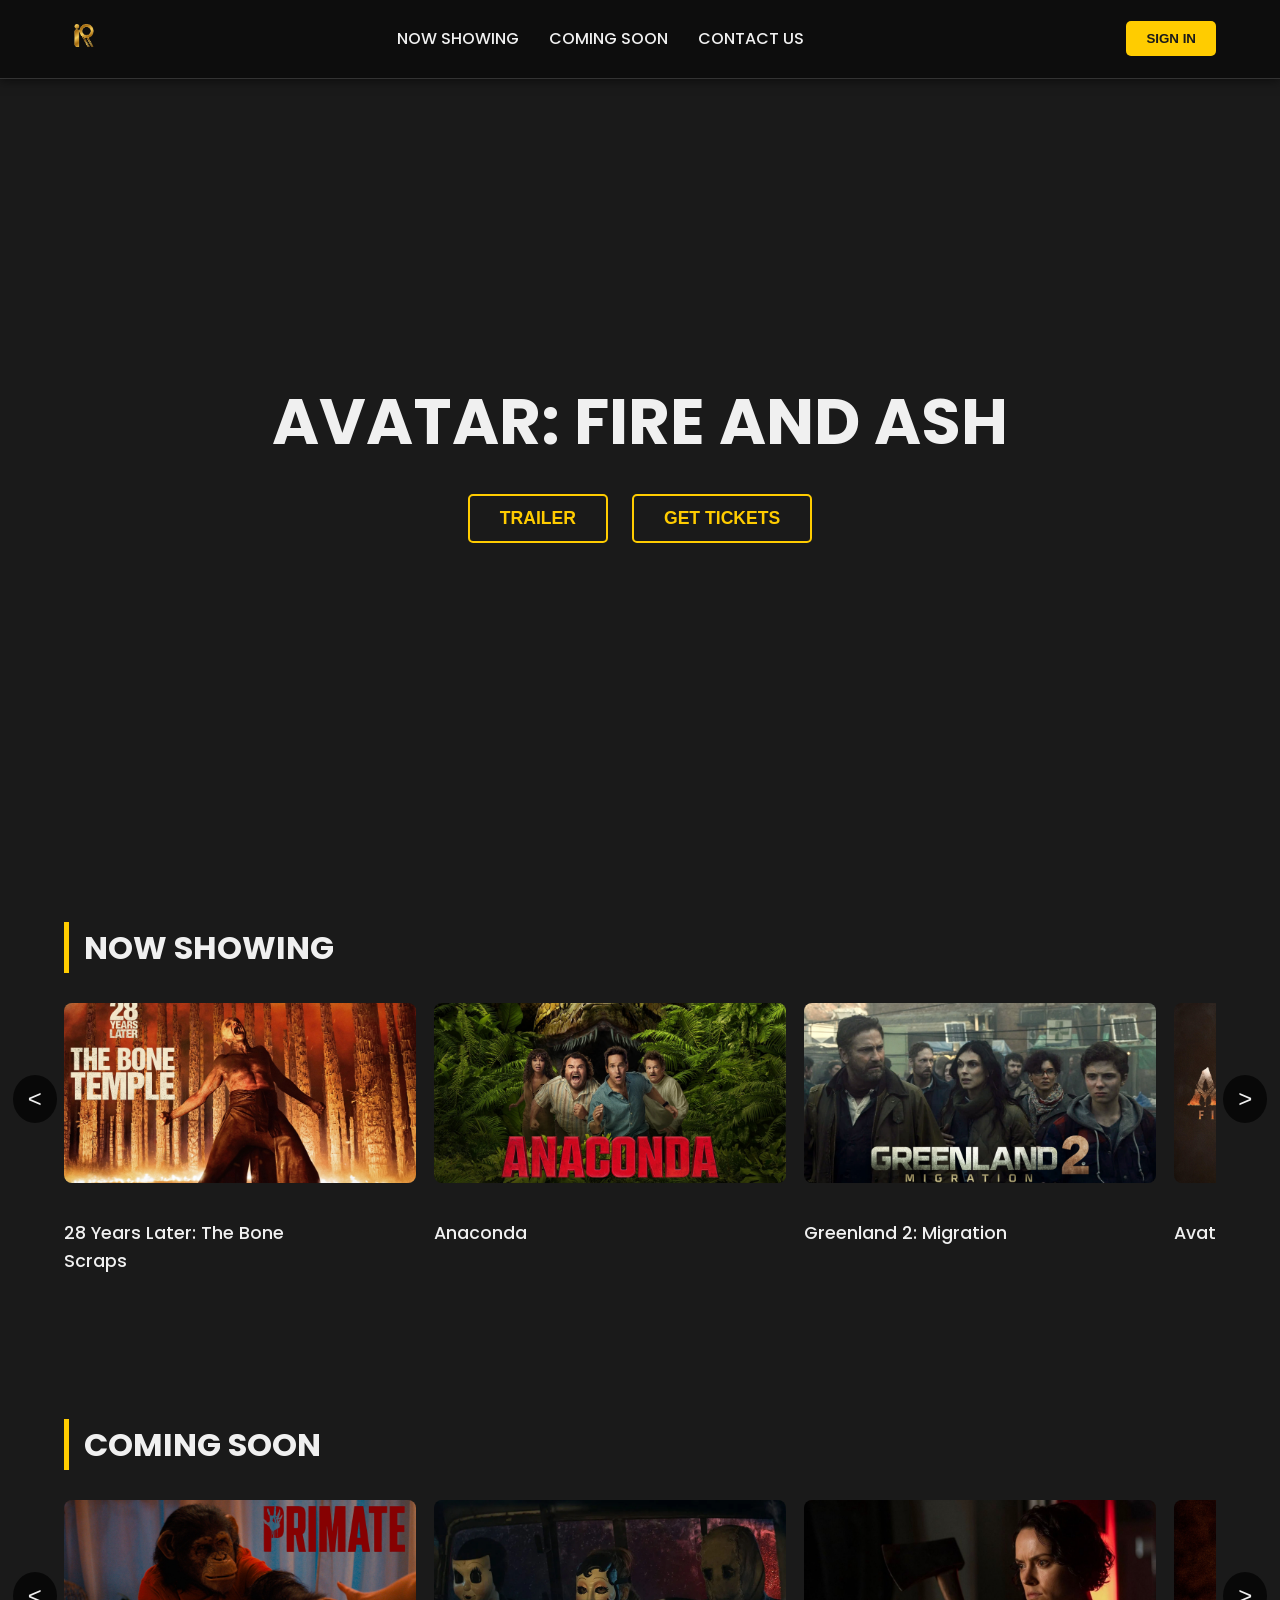
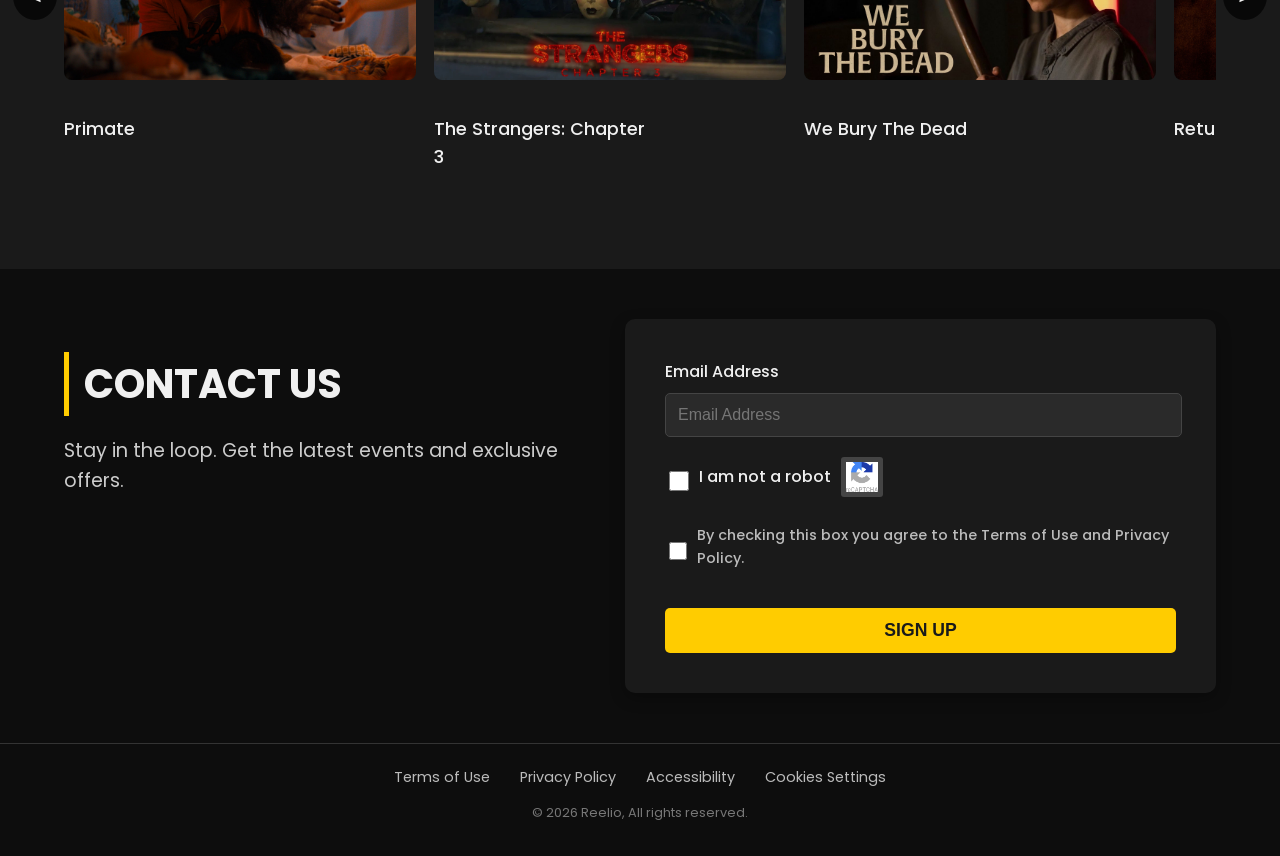
==== commit c0aedd63: "index.html" ====
--- a/reelio-frontend/index.html
+++ b/reelio-frontend/index.html
@@ -6,6 +6,7 @@
     <title>Reelio</title>
     <link rel="stylesheet" href="style.css">
     <link href="https://fonts.googleapis.com/css2?family=Poppins:wght@400;500;600;700&display=swap" rel="stylesheet">
+    <link rel="shortcut icon" href="logo.png" type="image/png">
 </head>
 <body>
     <header class="main-header">
@@ -40,16 +41,58 @@
        
     <main>
         <section class="hero-section">
-            <div class="hero-slide active">
-                <img src="avatar-fire-and-ash-hero.webp" alt="Avatar: Fire and Ash">
+            <!-- SLIDE 1: AVATAR: FIRE AND ASH -->
+            <div class="hero-slide active" data-trailer-url="https://www.youtube.com/embed/nb_fFj_0rq8?si=NnSImRHKU8-5aXkJ?autoplay=1">
+                <img src="avatarrr.webp" alt="Avatar: Fire and Ash">
                 <div class="hero-content">
                     <h1>AVATAR: FIRE AND ASH</h1>
                     <div class="hero-buttons">
-                        <button class="btn-trailer">TRAILER</button>
-                        <button class="btn-get-tickets">GET TICKETS</button>
-                    </div>
-                </div>
-            </div>
+                        <!-- FIXED: Added onclick="playTrailer(this)" -->
+                        <button class="btn-trailer" onclick="playTrailer(this)">TRAILER</button>
+                        <button class="btn-get-tickets" onclick="document.getElementById('now-showing-section').scrollIntoView({behavior: 'smooth'});">GET TICKETS</button>
+                    </div>
+                </div>
+            </div>
+            
+            <!-- SLIDE 2: GREENLAND 2: MIGRATION (NEW) -->
+            <div class="hero-slide" data-trailer-url="https://www.youtube.com/embed/H8ieN10lX40?si=_YXOqfedIj-JTMk1?autoplay=1">
+                <img src="greenland slide.webp" alt="Greenland 2: Migration">
+                <div class="hero-content">
+                    <h1>GREENLAND 2: MIGRATION</h1>
+                    <div class="hero-buttons">
+                        <!-- FIXED: Added onclick="playTrailer(this)" -->
+                        <button class="btn-trailer" onclick="playTrailer(this)">TRAILER</button>
+                        <button class="btn-get-tickets" onclick="document.getElementById('now-showing-section').scrollIntoView({behavior: 'smooth'});">GET TICKETS</button>
+                    </div>
+                </div>
+            </div>
+            
+            <!-- SLIDE 3: 28 YEARS LATER (NEW) -->
+            <div class="hero-slide" data-trailer-url="https://www.youtube.com/embed/EOwTdTZA8D8?si=537YrExpsyT2dLnl?autoplay=1">
+                <img src="28 years later slide.webp" alt="28 Years Later">
+                <div class="hero-content">
+                    <h1>28 YEARS LATER: THE BONE SCRAPS</h1>
+                    <div class="hero-buttons">
+                        <!-- FIXED: Added onclick="playTrailer(this)" -->
+                        <button class="btn-trailer" onclick="playTrailer(this)">TRAILER</button>
+                        <button class="btn-get-tickets" onclick="document.getElementById('now-showing-section').scrollIntoView({behavior: 'smooth'});">GET TICKETS</button>
+                    </div>
+                </div>
+            </div>
+            
+             <!-- SLIDE 4: ANACONDA (NEW) -->
+             <div class="hero-slide" data-trailer-url="https://www.youtube.com/embed/az8M5Mai0X4?si=gy5taz8qh9tg6qnN?autoplay=1">
+                <img src="anaconda slide.webp" alt="Anaconda">
+                <div class="hero-content">
+                    <h1>ANACONDA</h1>
+                    <div class="hero-buttons">
+                        <!-- FIXED: Added onclick="playTrailer(this)" -->
+                        <button class="btn-trailer" onclick="playTrailer(this)">TRAILER</button>
+                        <button class="btn-get-tickets" onclick="document.getElementById('now-showing-section').scrollIntoView({behavior: 'smooth'});">GET TICKETS</button>
+                    </div>
+                </div>
+            </div>
+
             <!-- Add more slides here for slideshow functionality -->
         </section>
 
@@ -172,28 +215,34 @@
 
 
         <!-- Added id="contact-us-section" -->
-        <section class="contact-us" id="contact-us-section">
-            <div class="contact-text">
-                <h2>CONTACT US</h2>
-                <p>Stay in the loop. Get the latest events and exclusive offers.</p>
-            </div>
-            <div class="contact-form-container">
-                <form class="contact-form">
-                    <label for="email-address">Email Address</label>
-                    <input type="email" id="email-address" placeholder="Email Address">
-                    <div class="captcha">
-                        <input type="checkbox" id="captcha">
-                        <label for="captcha">I am not a robot</label>
-                        <span><img src="captcha-icon.png" alt="Captcha icon"></span>
-                    </div>
-                    <div class="terms">
-                        <input type="checkbox" id="terms">
-                        <label for="terms">By checking this box you agree to the Terms of Use and Privacy Policy.</label>
-                    </div>
-                    <button type="submit" class="btn-signup-newsletter">SIGN UP</button>
-                </form>
-            </div>
-        </section>
+       <section class="contact-us" id="contact-us-section">
+    <div class="contact-text">
+        <h2>CONTACT US</h2>
+        <p>Stay in the loop. Get the latest events and exclusive offers.</p>
+    </div>
+    <div class="contact-form-container">
+        <!-- *** FORM MUST HAVE THIS ID *** -->
+        <form id="contactForm" class="contact-form"> 
+            <label for="emailAddress">Email Address</label>
+            <!-- *** INPUT MUST HAVE THIS ID *** -->
+            <input type="email" id="emailAddress" placeholder="Email Address" required> 
+            
+            <!-- Checkboxes for reCAPTCHA and Terms (Keep or adjust as needed) -->
+            <div class="captcha">
+                <input type="checkbox" id="captcha" required>
+                <label for="captcha">I am not a robot</label>
+                <span><img src="captcha-icon.png" alt="Captcha icon"></span>
+            </div>
+            <div class="terms">
+                <input type="checkbox" id="terms" required>
+                <label for="terms">By checking this box you agree to the Terms of Use and Privacy Policy.</label>
+            </div>
+            
+            <!-- *** BUTTON TYPE IS SUBMIT AND NO ONCLICK HANDLER *** -->
+            <button type="submit" class="btn-signup-newsletter">SIGN UP</button>
+        </form>
+    </div>
+</section>
     </main>
 
 <footer>
@@ -253,4 +302,4 @@
 
     <script src="script.js"></script>
 </body>
-</html>+</html>
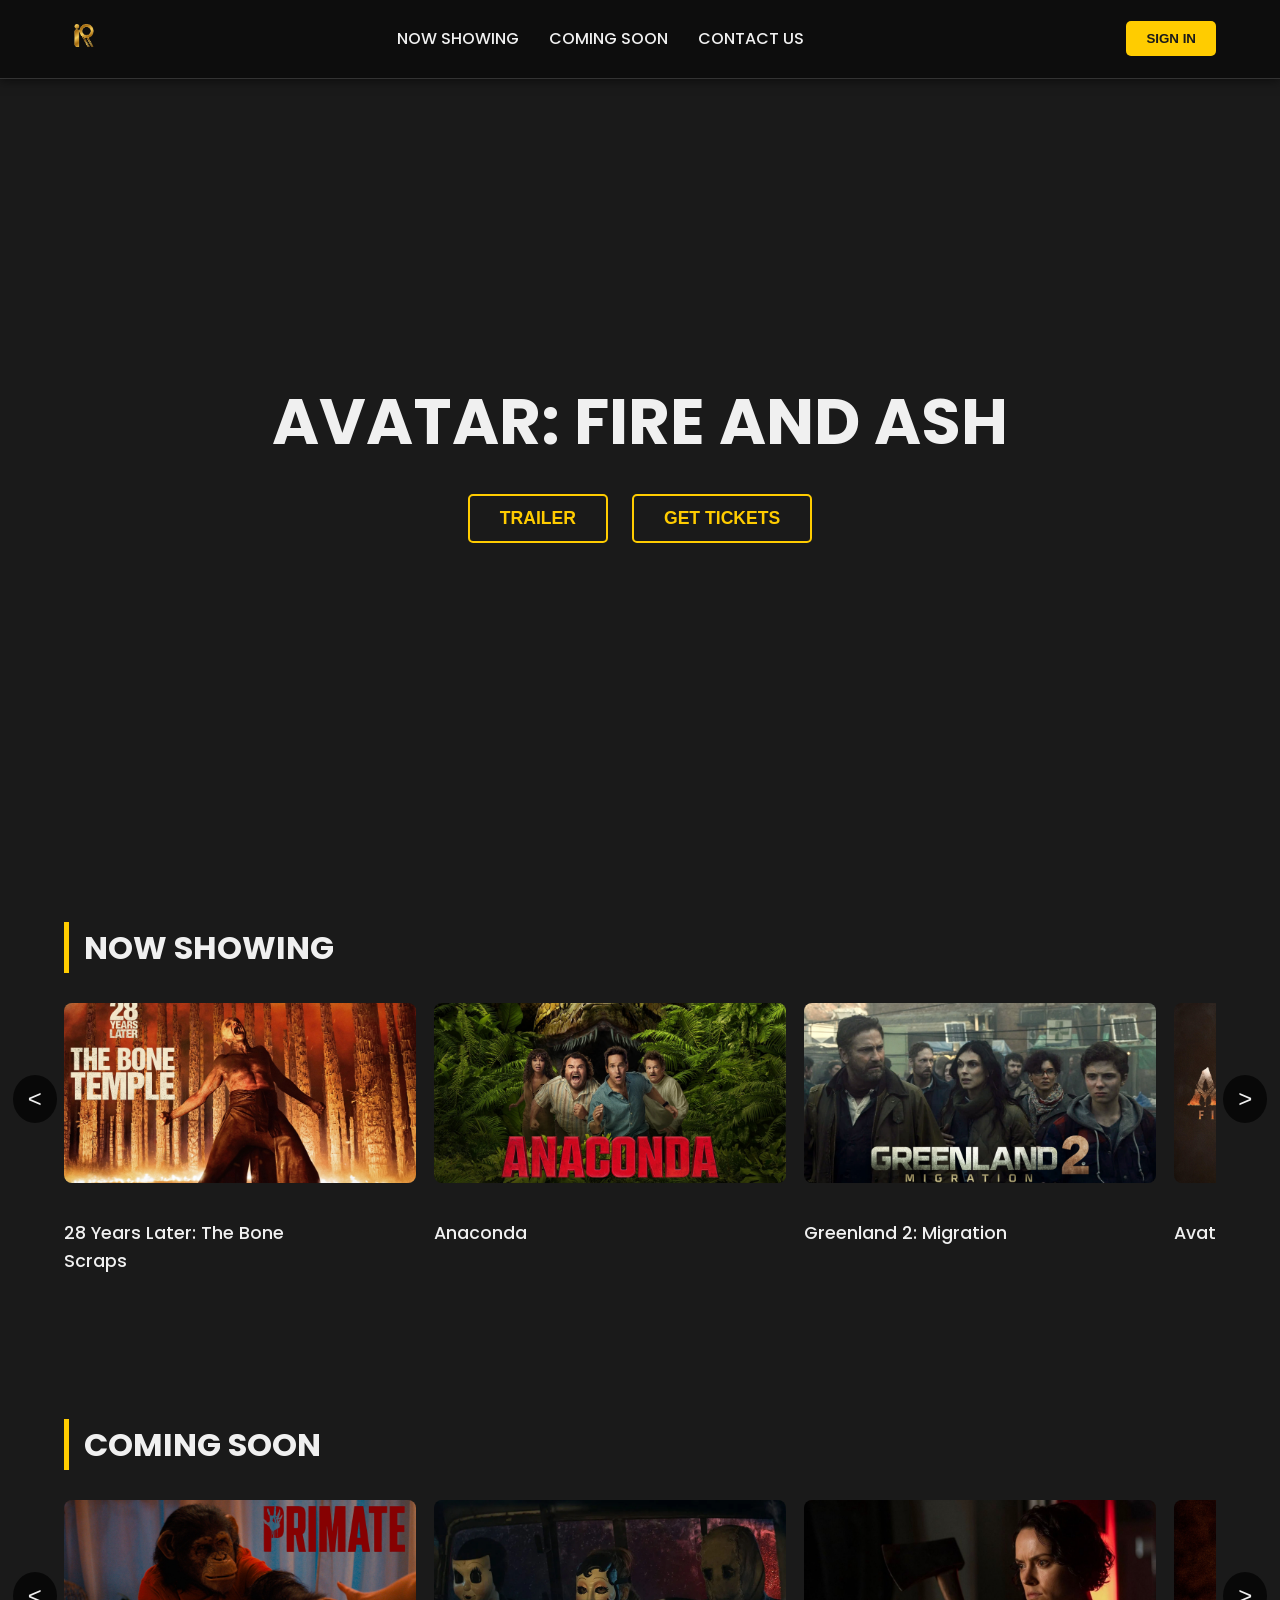
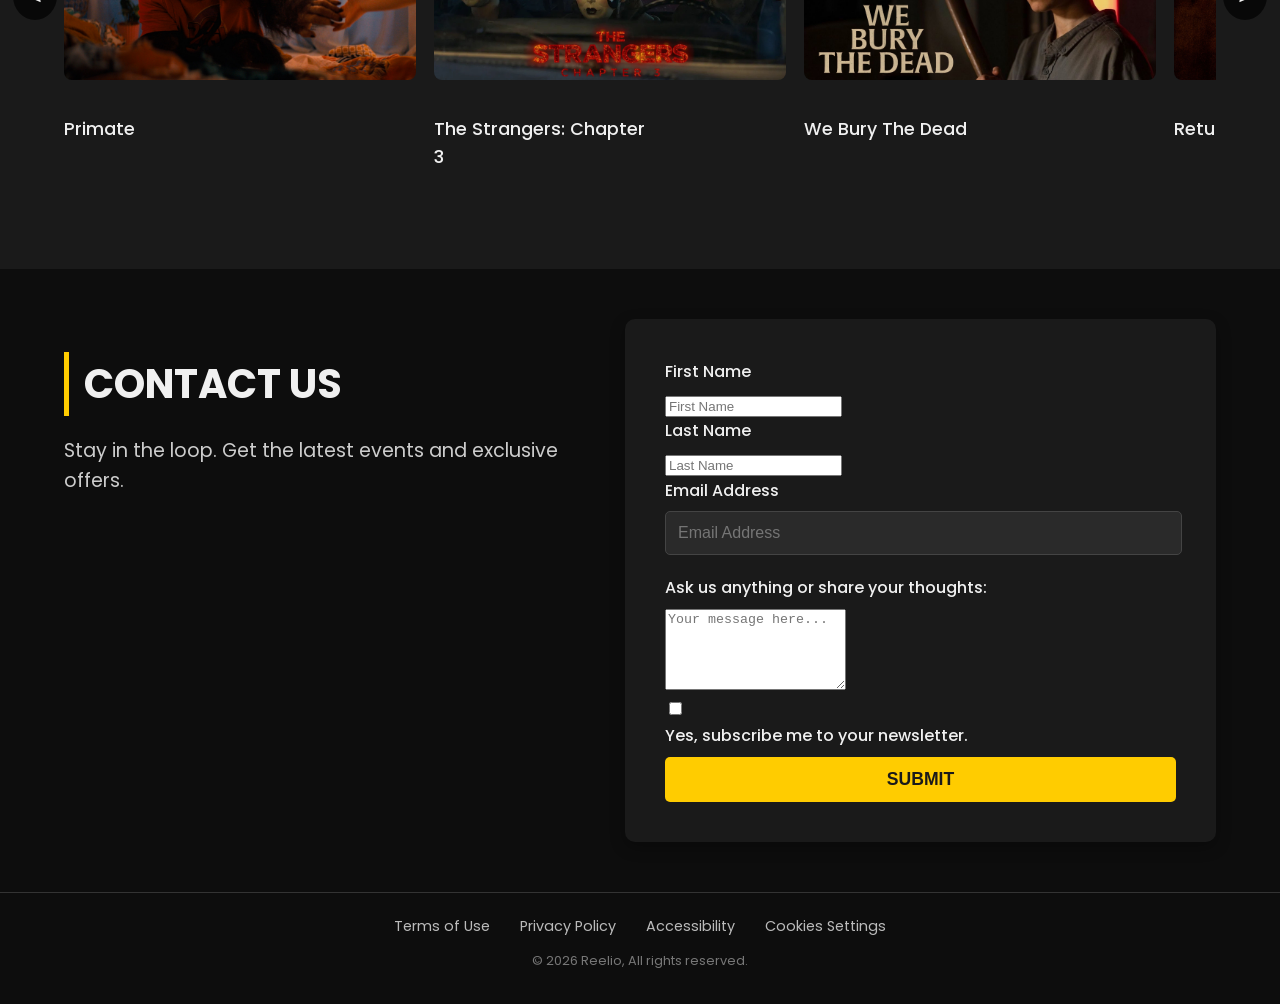
==== commit fed2b19c: "Update index.html" ====
--- a/reelio-frontend/index.html
+++ b/reelio-frontend/index.html
@@ -223,23 +223,33 @@
     <div class="contact-form-container">
         <!-- *** FORM MUST HAVE THIS ID *** -->
         <form id="contactForm" class="contact-form"> 
-            <label for="emailAddress">Email Address</label>
-            <!-- *** INPUT MUST HAVE THIS ID *** -->
-            <input type="email" id="emailAddress" placeholder="Email Address" required> 
-            
-            <!-- Checkboxes for reCAPTCHA and Terms (Keep or adjust as needed) -->
-            <div class="captcha">
-                <input type="checkbox" id="captcha" required>
-                <label for="captcha">I am not a robot</label>
-                <span><img src="captcha-icon.png" alt="Captcha icon"></span>
-            </div>
-            <div class="terms">
-                <input type="checkbox" id="terms" required>
-                <label for="terms">By checking this box you agree to the Terms of Use and Privacy Policy.</label>
-            </div>
-            
-            <!-- *** BUTTON TYPE IS SUBMIT AND NO ONCLICK HANDLER *** -->
-            <button type="submit" class="btn-signup-newsletter">SIGN UP</button>
+            <div class="form-row-split">
+                <div class="form-group">
+                    <label for="firstName">First Name</label>
+                    <input type="text" id="firstName" name="firstName" placeholder="First Name" required>
+                </div>
+                <div class="form-group">
+                    <label for="lastName">Last Name</label>
+                    <input type="text" id="lastName" name="lastName" placeholder="Last Name" required>
+                </div>
+            </div>
+            
+            <div class="form-group">
+                <label for="emailAddress">Email Address</label>
+                <input type="email" id="emailAddress" name="emailAddress" placeholder="Email Address" required> 
+            </div>
+            
+            <div class="form-group">
+                <label for="messageContent">Ask us anything or share your thoughts:</label>
+                <textarea id="messageContent" name="messageContent" rows="5" placeholder="Your message here..." required></textarea>
+            </div>
+            
+            <div class="form-group newsletter-group">
+                <input type="checkbox" id="newsletter" name="newsletter">
+                <label for="newsletter">Yes, subscribe me to your newsletter.</label>
+            </div>
+            
+            <button type="submit" class="btn-signup-newsletter">SUBMIT</button>
         </form>
     </div>
 </section>
--- a/reelio-frontend/style.css
+++ b/reelio-frontend/style.css
@@ -1,3 +1,5 @@
+/* style.css (COMBINED AND CORRECTED FOR ADMIN TABS) */
+
 html {
     scroll-behavior: smooth;
 }
@@ -9,6 +11,10 @@
     background-color: #1a1a1a; /* Dark background */
     color: #f0f0f0; /* Light text color */
     line-height: 1.6;
+    /* Set body to use flex for pushing footer to bottom */
+    display: flex;
+    flex-direction: column;
+    min-height: 100vh; 
 }
 
 a {
@@ -81,7 +87,6 @@
 
 .logo img {
     height: 40px; /* Adjust as needed */
-
 }
 
 .main-nav ul {
@@ -123,11 +128,6 @@
     color: #ffcc00;
 }
 
-.page-title {
-    font-size: 14px;
-    text-transform: uppercase;
-    color: #bbb;
-}
 
 /* Hero Section (Slideshow) */
 .hero-section {
@@ -231,8 +231,6 @@
 
 .movie-card img {
     width: 160%;
-    /* New height for landscape aspect ratio */
-    /* Example: if width is 220px, height will be around 132px for a 16:9 ish ratio */
     height: 180px; /* Adjust this value to control the landscape height */
     object-fit: cover; /* Ensures the image covers the area, cropping if necessary */
     border-radius: 8px;
@@ -353,9 +351,9 @@
 }
 
 .captcha span img {
-    height: 30px; /* Adjust captcha icon size */
+    height: 30px; /* Placeholder for captcha box */
     margin-left: 10px;
-    background-color: #444; /* Placeholder for captcha box */
+    background-color: #444;
     padding: 5px;
     border-radius: 3px;
 }
@@ -399,6 +397,7 @@
     padding: 20px 5%;
     text-align: center;
     border-top: 1px solid #333;
+    margin-top: auto; /* Pushes footer to the bottom */
 }
 
 .footer-nav ul {
@@ -925,7 +924,8 @@
     color: #bbb;
 }
 
-.payment-form input[type="text"] {
+.payment-form input[type="text"],
+.payment-form input[type="tel"] {
     width: calc(100% - 24px); /* Account for padding and border */
     padding: 12px;
     border: 1px solid #444;
@@ -933,6 +933,10 @@
     background-color: #2a2a2a;
     color: #f0f0f0;
     font-size: 1em;
+    /* Added for cross-browser consistency */
+    -webkit-appearance: none;
+    -moz-appearance: none;
+    appearance: none;
 }
 
 .payment-form .form-row {
@@ -1004,68 +1008,6 @@
     margin: 30px auto 0;
 }
 
-/* Payment Details Form Styles */
-.payment-details-section {
-    flex: 2; /* Takes up two parts of the space, making it wider */
-    background-color: #0d0d0d;
-    padding: 30px;
-    border-radius: 10px;
-    box-shadow: 0 5px 15px rgba(0, 0, 0, 0.3);
-}
-
-.payment-details-section h2 {
-    font-size: 2em;
-    margin-bottom: 25px;
-    border-left: 5px solid #ffcc00;
-    padding-left: 15px;
-    display: inline-block;
-}
-
-.payment-form .form-group {
-    margin-bottom: 20px;
-}
-
-.payment-form label {
-    display: block;
-    margin-bottom: 8px;
-    font-weight: 500;
-    color: #bbb;
-}
-
-/* Consolidated and fixed input styling for consistency */
-.payment-form input[type="text"],
-.payment-form input[type="tel"] {
-    width: calc(100% - 24px); /* Account for padding and border */
-    padding: 12px;
-    border: 1px solid #444;
-    border-radius: 5px;
-    background-color: #2a2a2a;
-    color: #f0f0f0;
-    font-size: 1em;
-    /* Added for cross-browser consistency */
-    -webkit-appearance: none;
-    -moz-appearance: none;
-    appearance: none;
-}
-
-.payment-form .form-row {
-    display: flex;
-    gap: 20px;
-}
-
-.payment-form .form-row .form-group {
-    flex: 1; /* Each group in the row takes equal space */
-}
-
-.payment-actions {
-    display: flex;
-    justify-content: flex-end; /* Align buttons to the right */
-    gap: 15px;
-    margin-top: 30px;
-    padding-top: 20px;
-    border-top: 1px solid #333;
-}
-
 /* Payment Success Page Styles */
 .payment-success-page {
     display: flex;
@@ -1189,19 +1131,6 @@
     border-color: #888;
 }
 
-/* Optional: Make the footer fixed at the bottom for this page if content is short */
-/* If you want a fixed footer when content is short, you might need to adjust body/main min-height */
-/* Or use flexbox on the body: */
-/*
-body {
-    display: flex;
-    flex-direction: column;
-    min-height: 100vh;
-}
-main {
-    flex-grow: 1;
-}
-*/
 
 /* Styles for Payment Options Buttons */
 .payment-options {
@@ -1319,7 +1248,7 @@
     font-weight: 600;
     font-size: 1em;
     transition: background-color 0.3s ease;
-    display: inline-block; /* To allow text alignment and margin */
+    display: inline-block; 
     margin-top: 20px;
 }
 
@@ -1356,17 +1285,12 @@
     display: inline-block;
 }
 
-.admin-section h3 {
-    font-size: 1.8em;
-    color: #f0f0f0;
-    margin-top: 30px;
-    margin-bottom: 20px;
-}
-
+/* Admin Tabs */
 .admin-tabs {
     display: flex;
     margin-bottom: 30px;
     border-bottom: 2px solid #333;
+    flex-wrap: wrap; /* Allow wrapping */
 }
 
 .admin-tab-btn {
@@ -1398,6 +1322,14 @@
     display: block;
 }
 
+/* Sub Tabs for Movie Management */
+.admin-tabs-sub {
+    display: flex;
+    margin-bottom: 20px;
+    gap: 10px;
+}
+
+/* Admin Forms */
 .admin-form .form-group {
     margin-bottom: 20px;
 }
@@ -1413,21 +1345,20 @@
 .admin-form input[type="date"],
 .admin-form textarea,
 .admin-form select {
-    width: calc(100% - 24px); /* Account for padding and border */
+    width: calc(100% - 24px);
     padding: 12px;
     border: 1px solid #444;
     border-radius: 5px;
     background-color: #2a2a2a;
     color: #f0f0f0;
     font-size: 1em;
-    /* Added for cross-browser consistency */
     -webkit-appearance: none;
     -moz-appearance: none;
     appearance: none;
 }
 
 .admin-form textarea {
-    resize: vertical; /* Allow vertical resizing for text areas */
+    resize: vertical;
 }
 
 .admin-form button {
@@ -1482,8 +1413,8 @@
 
 .movie-management-controls input[type="text"],
 .movie-management-controls select {
-    flex: 1; /* Allows them to take up equal space */
-    min-width: 200px; /* Minimum width before wrapping */
+    flex: 1;
+    min-width: 200px;
 }
 
 /* Admin Movie Grid for Edit Tab */
@@ -1498,7 +1429,6 @@
     border-radius: 8px;
     overflow: hidden;
     box-shadow: 0 3px 10px rgba(0, 0, 0, 0.3);
-    text-align: center;
     cursor: pointer;
     transition: transform 0.2s ease, box-shadow 0.2s ease;
 }
@@ -1510,7 +1440,7 @@
 
 .admin-movie-card img {
     width: 100%;
-    height: 250px; /* Fixed height for posters */
+    height: 250px; 
     object-fit: cover;
     border-bottom: 1px solid #333;
 }
@@ -1535,7 +1465,7 @@
     padding: 15px;
     margin-top: 20px;
     margin-bottom: 20px;
-    max-height: 250px; /* Limit height for scroll */
+    max-height: 250px; 
     overflow-y: auto;
 }
 
@@ -1556,7 +1486,7 @@
 .showtime-entry input,
 .showtime-entry select {
     flex: 1;
-    min-width: 100px; /* Adjust as needed */
+    min-width: 100px;
 }
 
 .showtime-entry .remove-showtime-btn {
@@ -1580,4 +1510,286 @@
     margin-top: 30px;
     border-top: 1px solid #333;
     padding-top: 20px;
-}+}
+
+/* --- STYLES ADDED FOR ADMIN PANEL --- */
+
+/* Admin Page Base */
+.admin-page {
+    padding: 40px 5%;
+    margin-top: 90px; /* Space for fixed header */
+}
+
+.admin-page h1 {
+    font-size: 3em;
+    color: #ffcc00;
+    margin-bottom: 40px;
+    text-align: center;
+}
+
+.admin-section {
+    background-color: #0d0d0d;
+    padding: 30px;
+    border-radius: 10px;
+    box-shadow: 0 5px 15px rgba(0, 0, 0, 0.3);
+    margin-bottom: 40px;
+}
+
+.admin-section h2 {
+    font-size: 2.2em;
+    margin-bottom: 25px;
+    border-left: 5px solid #ffcc00;
+    padding-left: 15px;
+    display: inline-block;
+}
+
+/* Admin Tabs */
+.admin-tabs {
+    display: flex;
+    margin-bottom: 30px;
+    border-bottom: 2px solid #333;
+    flex-wrap: wrap; /* Allow wrapping */
+}
+
+.admin-tab-btn {
+    background-color: transparent;
+    border: none;
+    color: #bbb;
+    padding: 12px 25px;
+    font-size: 1.1em;
+    cursor: pointer;
+    transition: color 0.3s ease, border-bottom 0.3s ease;
+    border-bottom: 2px solid transparent;
+}
+
+.admin-tab-btn:hover {
+    color: #f0f0f0;
+}
+
+.admin-tab-btn.active {
+    color: #ffcc00;
+    border-bottom: 2px solid #ffcc00;
+    font-weight: 600;
+}
+
+.tab-content {
+    display: none;
+}
+
+.tab-content.active {
+    display: block;
+}
+
+/* Sub Tabs for Movie Management */
+.admin-tabs-sub {
+    display: flex;
+    margin-bottom: 20px;
+    gap: 10px;
+}
+
+/* Admin Forms */
+.admin-form .form-group {
+    margin-bottom: 20px;
+}
+
+.admin-form label {
+    display: block;
+    margin-bottom: 8px;
+    font-weight: 500;
+    color: #bbb;
+}
+
+.admin-form input[type="text"],
+.admin-form input[type="date"],
+.admin-form textarea,
+.admin-form select {
+    width: calc(100% - 24px);
+    padding: 12px;
+    border: 1px solid #444;
+    border-radius: 5px;
+    background-color: #2a2a2a;
+    color: #f0f0f0;
+    font-size: 1em;
+    -webkit-appearance: none;
+    -moz-appearance: none;
+    appearance: none;
+}
+
+.admin-form textarea {
+    resize: vertical;
+}
+
+.admin-form button {
+    padding: 12px 25px;
+    border-radius: 5px;
+    cursor: pointer;
+    font-weight: 600;
+    font-size: 1.1em;
+    transition: background-color 0.3s ease, color 0.3s ease;
+}
+
+.admin-form .btn-primary {
+    background-color: #ffcc00;
+    color: #1a1a1a;
+    border: none;
+    margin-right: 15px;
+}
+
+.admin-form .btn-primary:hover {
+    background-color: #e6b800;
+}
+
+.admin-form .btn-secondary {
+    background-color: #444;
+    color: #f0f0f0;
+    border: 1px solid #666;
+}
+
+.admin-form .btn-secondary:hover {
+    background-color: #666;
+    border-color: #888;
+}
+
+.admin-form .btn-delete {
+    background-color: #d9534f; /* Red for delete */
+    color: #f0f0f0;
+    border: none;
+    margin-left: 15px;
+}
+
+.admin-form .btn-delete:hover {
+    background-color: #c9302c;
+}
+
+/* Movie Management Controls (for editing/searching) */
+.movie-management-controls {
+    display: flex;
+    gap: 20px;
+    margin-bottom: 30px;
+    flex-wrap: wrap;
+}
+
+.movie-management-controls input[type="text"],
+.movie-management-controls select {
+    flex: 1;
+    min-width: 200px;
+}
+
+/* Admin Movie Grid for Edit Tab */
+.admin-movie-grid {
+    display: grid;
+    grid-template-columns: repeat(auto-fill, minmax(200px, 1fr));
+    gap: 25px;
+}
+
+.admin-movie-card {
+    background-color: #1a1a1a;
+    border-radius: 8px;
+    overflow: hidden;
+    box-shadow: 0 3px 10px rgba(0, 0, 0, 0.3);
+    cursor: pointer;
+    transition: transform 0.2s ease, box-shadow 0.2s ease;
+}
+
+.admin-movie-card:hover {
+    transform: translateY(-5px);
+    box-shadow: 0 8px 20px rgba(0, 0, 0, 0.5);
+}
+
+.admin-movie-card img {
+    width: 100%;
+    height: 250px; 
+    object-fit: cover;
+    border-bottom: 1px solid #333;
+}
+
+.admin-movie-card h4 {
+    font-size: 1.2em;
+    margin: 15px 10px 5px;
+    color: #f0f0f0;
+}
+
+.admin-movie-card p {
+    font-size: 0.9em;
+    color: #bbb;
+    margin-bottom: 15px;
+}
+
+/* Showtime Editor within Edit Modal */
+.showtimes-container {
+    background-color: #1a1a1a;
+    border: 1px solid #333;
+    border-radius: 5px;
+    padding: 15px;
+    margin-top: 20px;
+    margin-bottom: 20px;
+    max-height: 250px; 
+    overflow-y: auto;
+}
+
+.showtime-entry {
+    display: flex;
+    gap: 15px;
+    margin-bottom: 15px;
+    align-items: center;
+    border-bottom: 1px dashed #333;
+    padding-bottom: 15px;
+}
+
+.showtime-entry:last-child {
+    border-bottom: none;
+    padding-bottom: 0;
+}
+
+.showtime-entry input,
+.showtime-entry select {
+    flex: 1;
+    min-width: 100px;
+}
+
+.showtime-entry .remove-showtime-btn {
+    background-color: #dc3545;
+    color: white;
+    border: none;
+    padding: 8px 12px;
+    border-radius: 4px;
+    cursor: pointer;
+    font-size: 0.9em;
+    transition: background-color 0.2s ease;
+}
+
+.showtime-entry .remove-showtime-btn:hover {
+    background-color: #c82333;
+}
+
+.form-actions {
+    display: flex;
+    justify-content: flex-end;
+    margin-top: 30px;
+    border-top: 1px solid #333;
+    padding-top: 20px;
+}
+
+/* --- Admin Table Styles (NEW) --- */
+.admin-table {
+    width: 100%;
+    border-collapse: collapse;
+    margin-top: 20px;
+}
+
+.admin-table th, .admin-table td {
+    border: 1px solid #333;
+    padding: 12px;
+    text-align: left;
+}
+
+.admin-table thead th {
+    background-color: #1a1a1a;
+    color: #ffcc00;
+    font-weight: 600;
+}
+
+.admin-table tbody tr:nth-child(even) {
+    background-color: #111111;
+}
+/* --- END OF ADMIN STYLES --- */
